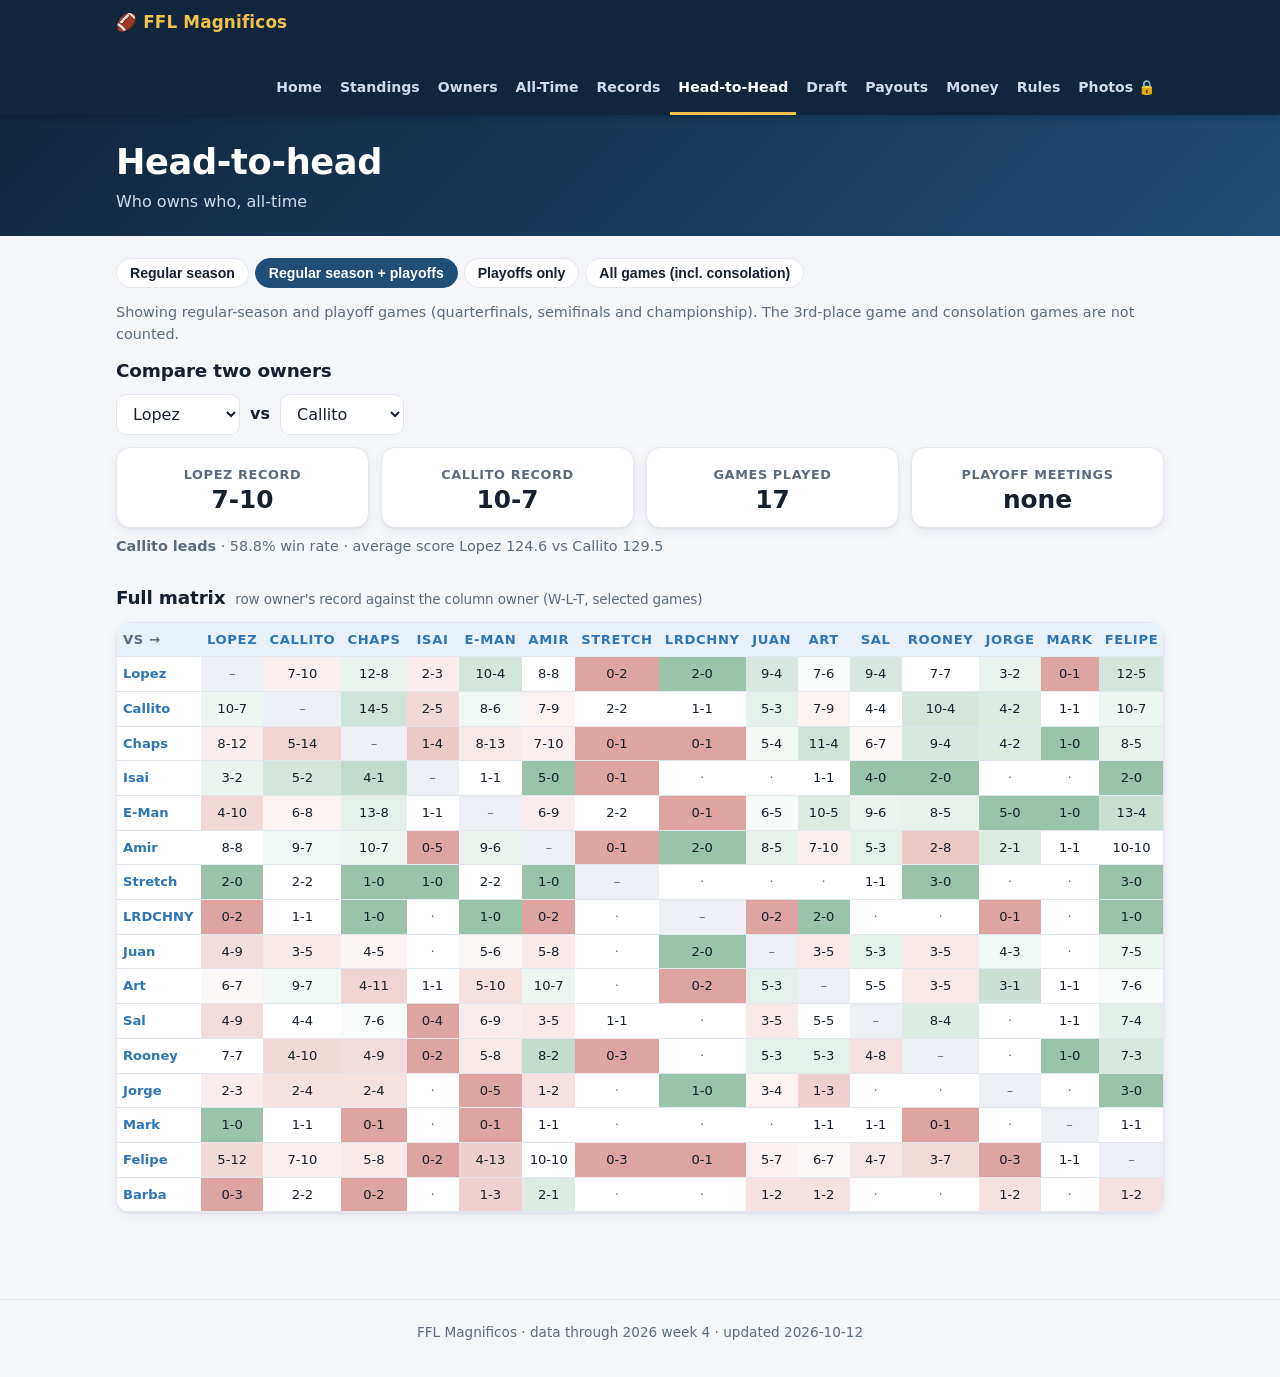
==== h2h.html @ 081447eb "2026w5v1" ====
<!doctype html>
<html lang="en">
<head>
<meta charset="utf-8">
<meta name="viewport" content="width=device-width, initial-scale=1">
<title>Head-to-head</title>
<link rel="stylesheet" href="assets/site.css">
</head>
<body>
<main>
  <div class="wrap">
    <div class="pills" id="pills" role="group" aria-label="Which games count"></div>
    <p class="note" id="scopeNote"></p>
    <section>
      <h2 class="sec-title">Compare two owners</h2>
      <div class="row" style="margin-bottom:12px">
        <select id="a" aria-label="First owner"></select> <b>vs</b> <select id="b" aria-label="Second owner"></select>
      </div>
      <div id="cmp"></div>
    </section>
    <section>
      <h2 class="sec-title">Full matrix <small>row owner's record against the column owner (W-L-T, selected games)</small></h2>
      <div class="card table-wrap"><table class="matrix" id="mx"></table></div>
    </section>
  </div>
</main>
<script src="assets/site.js"></script>
<script>
L.boot("h2h.html", "Head-to-head", async (meta) => {
  const { $, esc, getJSON, rec, pct, num } = L;
  const H = await getJSON("data/h2h.json");
  $("#pageSub").textContent = "Who owns who, all-time";
  const order = H.order, nick = H.nicks;

  let key = L.pickScope(H.scopes, H.defaultScope);
  // matrix
  const drawMatrix = () => {
    const M = H.scopes.find((x) => x.key === key).matrix;
    const cell = (r, c) => {
      if (r === c) return "<td class='self'>–</td>";
      const [w, l, t] = M[r][c];
      if (!(w + l + t)) return "<td class='muted'>·</td>";
      const p = (w + 0.5 * t) / (w + l + t);
      const bg = p > 0.5 ? "rgba(29,122,70," + ((p - 0.5) * 0.9).toFixed(2) + ")" : p < 0.5 ? "rgba(179,55,47," + ((0.5 - p) * 0.9).toFixed(2) + ")" : "transparent";
      return "<td style='background:" + bg + "' title='" + esc(nick[r]) + " vs " + esc(nick[c]) + ": " + rec(w, l, t) + "'>" + rec(w, l, t) + "</td>";
    };
    $("#mx").innerHTML = "<thead><tr><th>vs &rarr;</th>" + order.map((c) => "<th><a href='owner.html?o=" + c + "&scope=" + key + "'>" + esc(nick[c]) + "</a></th>").join("") + "</tr></thead><tbody>" +
      order.map((r) => "<tr><td><a href='owner.html?o=" + r + "&scope=" + key + "'>" + esc(nick[r]) + "</a></td>" + order.map((c) => cell(r, c)).join("") + "</tr>").join("") + "</tbody>";
  };

  // comparator
  const opts = order.map((s) => "<option value='" + s + "'>" + esc(nick[s]) + "</option>").join("");
  $("#a").innerHTML = opts; $("#b").innerHTML = opts;
  const q = new URLSearchParams(location.search);
  $("#a").value = order.includes(q.get("a")) ? q.get("a") : order[0];
  $("#b").value = order.includes(q.get("b")) ? q.get("b") : order[1];
  async function compare() {
    const a = $("#a").value, b = $("#b").value;
    if (a === b) { $("#cmp").innerHTML = "<p class='note'>Pick two different owners.</p>"; return; }
    const oa = await getJSON("data/owner/" + a + ".json");
    const h = oa.scopes.find((x) => x.key === key).h2h.find((x) => x.slug === b);
    if (!h) { $("#cmp").innerHTML = "<p class='note'>" + esc(nick[a]) + " and " + esc(nick[b]) + " never played each other in these games.</p>"; return; }
    const lead = h.w > h.l ? nick[a] + " leads" : h.l > h.w ? nick[b] + " leads" : "All square";
    const tile = (k, v) => "<div class='card tile'><span>" + k + "</span><b>" + v + "</b></div>";
    $("#cmp").innerHTML = "<div class='grid g4'>" + tile(esc(nick[a]) + " record", rec(h.w, h.l, h.t)) + tile(esc(nick[b]) + " record", rec(h.l, h.w, h.t)) +
      tile("Games played", h.games) + tile("Playoff meetings", h.playoff[0] + h.playoff[1] + h.playoff[2] ? esc(nick[a]) + " " + rec(h.playoff[0], h.playoff[1], h.playoff[2]) : "none") + "</div>" +
      "<p class='note' style='margin-top:8px'><b>" + esc(lead) + "</b>" + (h.w === h.l ? "" : " · " + pct(h.w > h.l ? h.pct : 1 - h.pct) + " win rate") + " · average score " + esc(nick[a]) + " " + num(h.pf / h.games) + " vs " + esc(nick[b]) + " " + num(h.pa / h.games) + "</p>";
    history.replaceState(null, "", "?a=" + a + "&b=" + b + "&scope=" + key);
  }
  $("#a").addEventListener("change", compare); $("#b").addEventListener("change", compare);
  const refresh = () => {
    L.scopePills($("#pills"), H.scopes, key, (k) => { key = k; refresh(); });
    $("#scopeNote").textContent = L.SCOPE_NOTES[key];
    drawMatrix();
    compare();
  };
  refresh();
});
</script>
</body>
</html>
---- assets/site.css ----
/* FFL Magnificos site -- shared styles */
:root {
  --bg: #f4f6fa;
  --card: #ffffff;
  --ink: #16202e;
  --muted: #5d6b7e;
  --line: #e2e7ef;
  --accent: #1f4e78;
  --accent-2: #2e75b6;
  --accent-soft: #e8f0f9;
  --gold: #c8961c;
  --gold-soft: #fff3cf;
  --silver-soft: #eceff3;
  --win: #1d7a46;
  --loss: #b3372f;
  --hero-a: #11263d;
  --hero-b: #1f4e78;
  --shadow: 0 1px 2px rgba(16, 32, 56, .06), 0 4px 14px rgba(16, 32, 56, .06);
  --radius: 14px;
}
@media (prefers-color-scheme: dark) {
  :root {
    --bg: #0e141d;
    --card: #17202c;
    --ink: #e8edf5;
    --muted: #9aa8bb;
    --line: #263244;
    --accent: #8fb8e6;
    --accent-2: #6ea6dd;
    --accent-soft: #1d2b3d;
    --gold: #e3b341;
    --gold-soft: #3a2f10;
    --silver-soft: #222d3b;
    --win: #4cc287;
    --loss: #ef7b72;
    --hero-a: #0a1522;
    --hero-b: #17406a;
    --shadow: 0 1px 2px rgba(0, 0, 0, .4), 0 4px 14px rgba(0, 0, 0, .3);
  }
}
* { box-sizing: border-box; }
html { -webkit-text-size-adjust: 100%; }
body {
  margin: 0; background: var(--bg); color: var(--ink);
  font: 16px/1.5 system-ui, -apple-system, "Segoe UI", Roboto, "Helvetica Neue", Arial, "Noto Color Emoji", sans-serif;
}
a { color: var(--accent-2); text-decoration: none; }
a:hover { text-decoration: underline; }
h1, h2, h3 { line-height: 1.2; margin: 0; letter-spacing: -.01em; }
.wrap { max-width: 1080px; margin: 0 auto; padding: 0 16px; }

/* header */
.topbar { background: var(--hero-a); color: #fff; position: sticky; top: 0; z-index: 20; box-shadow: 0 2px 8px rgba(0,0,0,.25); }
.topbar .wrap { display: flex; align-items: center; gap: 18px; min-height: 52px; flex-wrap: wrap; }
.brand { font-weight: 800; letter-spacing: .01em; color: #fff; font-size: 1.05rem; padding: 10px 0; }
.brand:hover { text-decoration: none; }
.brand span { color: #f1c24b; }
.nav { display: flex; gap: 2px; flex-wrap: wrap; margin-left: auto; }
.nav a { color: #cfdbea; padding: 14px 8px; font-size: .88rem; font-weight: 600; border-bottom: 3px solid transparent; }
.nav a:hover { color: #fff; text-decoration: none; }
.nav a.on { color: #fff; border-bottom-color: #f1c24b; }
@media (max-width: 720px) {
  .nav { margin-left: 0; width: 100%; overflow-x: auto; flex-wrap: nowrap; }
  .nav a { padding: 10px 10px; white-space: nowrap; }
}

/* hero */
.hero { background: linear-gradient(135deg, var(--hero-a), var(--hero-b)); color: #fff; padding: 56px 0 48px; }
.hero h1 { font-size: clamp(2.1rem, 6vw, 3.4rem); font-weight: 900; }
.hero h1 em { font-style: normal; color: #f1c24b; }
.hero p { color: #cfdbea; max-width: 620px; margin: 12px 0 22px; font-size: 1.08rem; }
.hero .cta { display: flex; gap: 10px; flex-wrap: wrap; }
.btn { display: inline-block; padding: 10px 18px; border-radius: 999px; font-weight: 700; font-size: .95rem; border: 2px solid #f1c24b; color: #11263d; background: #f1c24b; }
.btn:hover { text-decoration: none; filter: brightness(1.06); }
.btn.ghost { background: transparent; color: #fff; border-color: rgba(255,255,255,.45); }
.owner-chips { display: flex; flex-wrap: wrap; align-items: center; gap: 8px; margin-top: 20px; max-width: 820px; }
.owner-chips .lbl { width: 100%; color: #9fb4cc; font-size: .75rem; font-weight: 700; text-transform: uppercase; letter-spacing: .08em; }
.chip { display: inline-block; padding: 5px 13px; border-radius: 999px; background: rgba(255,255,255,.1); border: 1px solid rgba(255,255,255,.28); color: #fff; font-size: .9rem; font-weight: 600; }
.chip:hover { background: #f1c24b; border-color: #f1c24b; color: #11263d; text-decoration: none; }
.chip .t { color: #f1c24b; font-size: .8rem; margin-left: 2px; }
.chip:hover .t { color: #11263d; }
.page-head { background: linear-gradient(135deg, var(--hero-a), var(--hero-b)); color: #fff; padding: 26px 0 22px; }
.page-head h1 { font-size: clamp(1.6rem, 4.5vw, 2.2rem); font-weight: 800; }
.page-head p { color: #cfdbea; margin: 6px 0 0; }

/* layout */
main { padding: 22px 0 56px; }
section { margin: 0 0 30px; }
.sec-title { font-size: 1.15rem; font-weight: 800; margin: 0 0 12px; display: flex; align-items: baseline; gap: 10px; flex-wrap: wrap; }
.sec-title small { font-weight: 500; color: var(--muted); font-size: .85rem; }
.card { background: var(--card); border: 1px solid var(--line); border-radius: var(--radius); box-shadow: var(--shadow); }
.pad { padding: 16px; }
.grid { display: grid; gap: 12px; }
.g2 { grid-template-columns: repeat(2, 1fr); }
.g3 { grid-template-columns: repeat(3, 1fr); }
.g4 { grid-template-columns: repeat(4, 1fr); }
.g6 { grid-template-columns: repeat(6, 1fr); }
@media (max-width: 860px) { .g6 { grid-template-columns: repeat(3, 1fr); } .g4 { grid-template-columns: repeat(2, 1fr); } .g3 { grid-template-columns: repeat(2, 1fr); } }
@media (max-width: 560px) { .g2, .g3 { grid-template-columns: 1fr; } .g6 { grid-template-columns: repeat(2, 1fr); } }
.note { color: var(--muted); font-size: .9rem; }
.warn { background: var(--gold-soft); border: 1px solid var(--gold); color: var(--ink); padding: 10px 14px; border-radius: 10px; font-size: .92rem; margin-bottom: 12px; }
.error { background: #fdecea; border: 1px solid #e5a29b; color: #7a1d16; padding: 14px; border-radius: 10px; }
@media (prefers-color-scheme: dark) { .error { background: #3a1613; color: #f5c6c2; border-color: #7a2a24; } }

/* tiles */
.tile { padding: 14px; text-align: center; }
.tile b { display: block; font-size: 1.55rem; font-weight: 800; line-height: 1.1; }
.tile span { color: var(--muted); font-size: .8rem; text-transform: uppercase; letter-spacing: .05em; font-weight: 600; }
.tile.gold b { color: var(--gold); }

/* tables */
.table-wrap { overflow-x: auto; border-radius: var(--radius); }
table { width: 100%; border-collapse: collapse; font-size: .93rem; background: var(--card); }
.card table { background: transparent; }
th, td { padding: 9px 10px; text-align: right; border-bottom: 1px solid var(--line); white-space: nowrap; }
th:first-child, td:first-child { text-align: left; }
th { font-size: .74rem; text-transform: uppercase; letter-spacing: .05em; color: var(--muted); background: var(--accent-soft); font-weight: 700; position: sticky; top: 0; }
th.sortable { cursor: pointer; user-select: none; }
th.sortable:hover { color: var(--ink); }
th.sorted::after { content: " \25BE"; }
th.sorted.asc::after { content: " \25B4"; }
tbody tr:hover { background: var(--accent-soft); }
tr.champ td { background: var(--gold-soft); font-weight: 600; }
td.l, th.l { text-align: left; }
td.c, th.c { text-align: center; }
td.wrapok { white-space: normal; }
tfoot td { font-weight: 800; background: var(--accent-soft); }
.rank { color: var(--muted); font-weight: 700; width: 36px; }
.pos { color: var(--win); font-weight: 700; }
.neg { color: var(--loss); font-weight: 700; }
.muted { color: var(--muted); }

/* badges */
.badge { display: inline-block; padding: 2px 9px; border-radius: 999px; font-size: .76rem; font-weight: 700; background: var(--silver-soft); color: var(--muted); }
.badge.gold { background: var(--gold-soft); color: var(--gold); border: 1px solid var(--gold); }
.badge.blue { background: var(--accent-soft); color: var(--accent); }
.badge.out { opacity: .75; }

/* pills / selects */
.pills { display: flex; gap: 6px; flex-wrap: wrap; margin-bottom: 14px; }
.pill { border: 1px solid var(--line); background: var(--card); color: var(--ink); padding: 6px 13px; border-radius: 999px; font-weight: 700; font-size: .88rem; cursor: pointer; }
.pill:hover { border-color: var(--accent-2); }
.pill.on { background: var(--accent); color: #fff; border-color: var(--accent); }
@media (prefers-color-scheme: dark) { .pill.on { color: #0e141d; } }
select, input[type=password], input[type=text] {
  font: inherit; padding: 9px 12px; border-radius: 10px; border: 1px solid var(--line); background: var(--card); color: var(--ink);
}
.row { display: flex; gap: 10px; flex-wrap: wrap; align-items: center; }

/* champions strip */
.champs { display: grid; grid-template-columns: repeat(auto-fill, minmax(190px, 1fr)); gap: 10px; }
.champ-card { padding: 12px 14px; border-left: 4px solid var(--gold); }
.champ-card .y { font-weight: 900; color: var(--gold); font-size: 1.1rem; }
.champ-card .n { font-weight: 800; }
.champ-card .t { color: var(--muted); font-size: .85rem; overflow: hidden; text-overflow: ellipsis; white-space: nowrap; }

/* link grid */
.linkcard { display: block; padding: 18px 16px; color: var(--ink); }
.linkcard:hover { text-decoration: none; border-color: var(--accent-2); transform: translateY(-1px); }
.linkcard b { display: block; font-size: 1.05rem; margin-bottom: 2px; }
.linkcard span { color: var(--muted); font-size: .88rem; }

/* owner page */
.owner-nav { display: flex; gap: 6px; overflow-x: auto; padding-bottom: 6px; margin-bottom: 14px; }
.owner-nav a { flex: none; padding: 5px 12px; border-radius: 999px; border: 1px solid var(--line); background: var(--card); color: var(--ink); font-size: .85rem; font-weight: 600; }
.owner-nav a.on { background: var(--accent); color: #fff; border-color: var(--accent); }
@media (prefers-color-scheme: dark) { .owner-nav a.on { color: #0e141d; } }
.rec-card { padding: 14px 16px; }
.rec-card .k { color: var(--muted); font-size: .78rem; text-transform: uppercase; letter-spacing: .05em; font-weight: 700; }
.rec-card .v { font-size: 1.7rem; font-weight: 800; line-height: 1.15; margin: 2px 0; }
.rec-card .d { color: var(--muted); font-size: .88rem; }
.top-block { padding: 14px 16px; }
.top-block h3 { font-size: .8rem; text-transform: uppercase; letter-spacing: .05em; color: var(--muted); margin-bottom: 8px; }
.top-block .first { font-size: 1.15rem; font-weight: 800; }
.top-block .first small { font-weight: 500; color: var(--muted); font-size: .85rem; }
.top-block ol { margin: 8px 0 0; padding-left: 20px; color: var(--muted); font-size: .9rem; }
.top-block li { padding: 1px 0; }
.top-block li b { color: var(--ink); font-weight: 600; }
.bar { display: inline-block; height: 7px; border-radius: 4px; background: var(--accent-2); vertical-align: middle; margin-right: 6px; opacity: .85; }

/* h2h matrix */
.matrix td, .matrix th { text-align: center; padding: 7px 6px; font-size: .82rem; min-width: 52px; }
.matrix th:first-child, .matrix td:first-child { position: sticky; left: 0; background: var(--card); z-index: 2; text-align: left; font-weight: 700; min-width: 84px; }
.matrix th:first-child { background: var(--accent-soft); }
.matrix td.self { background: var(--silver-soft); color: var(--muted); }

/* photos */
.thumbs { display: grid; grid-template-columns: repeat(auto-fill, minmax(190px, 1fr)); gap: 10px; }
.thumb { position: relative; background: var(--silver-soft); border-radius: 12px; overflow: hidden; aspect-ratio: 4 / 3; cursor: zoom-in; border: 1px solid var(--line); }
.thumb img { width: 100%; height: 100%; object-fit: cover; display: block; }
.thumb .cap { position: absolute; left: 0; right: 0; bottom: 0; padding: 18px 10px 7px; color: #fff; font-size: .8rem; font-weight: 600; background: linear-gradient(transparent, rgba(0,0,0,.72)); }
.strip { display: flex; gap: 12px; overflow-x: auto; scroll-snap-type: x mandatory; padding-bottom: 8px; }
.strip .thumb { flex: none; width: min(78vw, 320px); scroll-snap-align: start; }
.strip.solo .thumb { width: min(100%, 760px); aspect-ratio: 3 / 2; cursor: default; }
.strip.few { display: grid; grid-template-columns: repeat(auto-fit, minmax(260px, 1fr)); overflow: visible; }
.strip.few .thumb { width: auto; cursor: default; }
.lock { max-width: 420px; margin: 40px auto; text-align: center; padding: 28px 22px; }
.lock h2 { margin-bottom: 6px; }
.lock input { width: 100%; margin: 14px 0 10px; }
.lock .btn { width: 100%; cursor: pointer; font-size: 1rem; }
.lightbox { position: fixed; inset: 0; background: rgba(5, 9, 15, .94); z-index: 100; display: none; align-items: center; justify-content: center; flex-direction: column; padding: 16px; }
.lightbox.open { display: flex; }
.lightbox img { max-width: 100%; max-height: 82vh; border-radius: 6px; }
.lightbox .lb-cap { color: #e8edf5; margin-top: 10px; text-align: center; }
.lightbox .x { position: absolute; top: 12px; right: 16px; color: #fff; font-size: 2rem; background: none; border: 0; cursor: pointer; }
.lightbox .nav-btn { position: absolute; top: 50%; color: #fff; font-size: 2.4rem; background: none; border: 0; cursor: pointer; padding: 12px; }
.lightbox .prev { left: 4px; } .lightbox .next { right: 4px; }

footer { color: var(--muted); font-size: .85rem; padding: 22px 0 34px; border-top: 1px solid var(--line); text-align: center; }
.loading { color: var(--muted); padding: 30px; text-align: center; }
@media print { .topbar, footer, .pills, .owner-nav { display: none; } body { background: #fff; } }

/* record watch feed */
.sub-title { margin: 0 0 10px; font-size: 1rem; }
.feed { list-style: none; margin: 0; padding: 0; }
.feed li { padding: 9px 0; border-top: 1px solid var(--line); line-height: 1.45; }
.feed li:first-child { border-top: 0; padding-top: 0; }

/* callout, rules text */
.callout { background: var(--gold-soft); border: 1px solid var(--gold); border-radius: var(--radius); padding: 12px 16px; margin: 0 0 16px; font-size: .92rem; }
.rules p { margin: 0 0 10px; line-height: 1.55; }
.rules p:last-child { margin-bottom: 0; }
.rules-list { margin: 0 0 10px; padding-left: 20px; line-height: 1.55; }
.rules-list li { margin: 4px 0; }
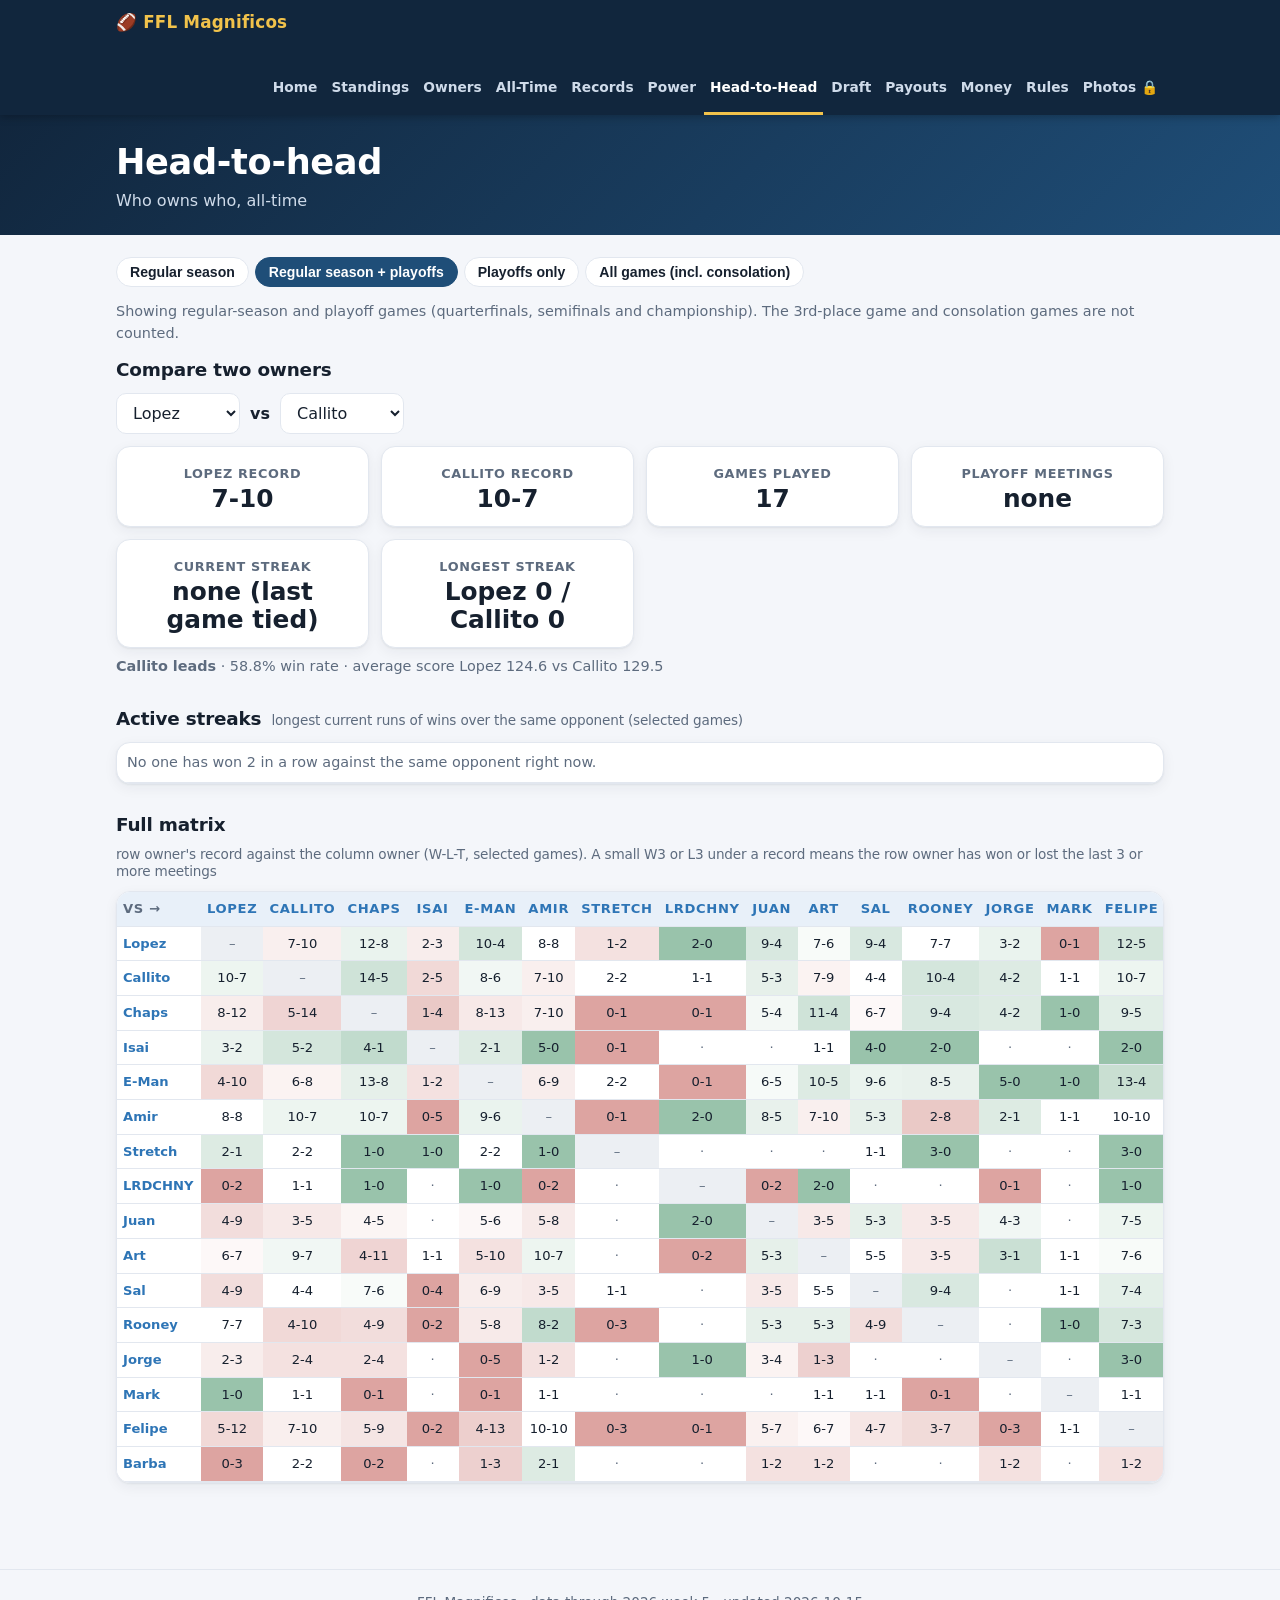
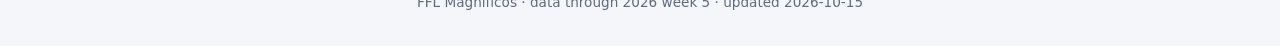
==== commit 5554e24b: "2026w6v1" ====
--- a/h2h.html
+++ b/h2h.html
@@ -19,7 +19,11 @@
       <div id="cmp"></div>
     </section>
     <section>
-      <h2 class="sec-title">Full matrix <small>row owner's record against the column owner (W-L-T, selected games)</small></h2>
+      <h2 class="sec-title">Active streaks <small>longest current runs of wins over the same opponent (selected games)</small></h2>
+      <div class="card table-wrap"><table id="streaks"></table></div>
+    </section>
+    <section>
+      <h2 class="sec-title">Full matrix <small>row owner's record against the column owner (W-L-T, selected games). A small W3 or L3 under a record means the row owner has won or lost the last 3 or more meetings</small></h2>
       <div class="card table-wrap"><table class="matrix" id="mx"></table></div>
     </section>
   </div>
@@ -32,17 +36,34 @@
   $("#pageSub").textContent = "Who owns who, all-time";
   const order = H.order, nick = H.nicks;
 
+  const STREAK_MIN = 3;
   let key = L.pickScope(H.scopes, H.defaultScope);
+  const runText = (a, b, n) => esc(nick[a]) + " has beaten " + esc(nick[b]) + " " + n + " straight";
+
+  // league-wide list of the longest active streaks
+  const drawStreaks = () => {
+    const SC = H.scopes.find((x) => x.key === key), S = SC.streak || {}, B = SC.best || {};
+    const list = [];
+    order.forEach((a) => Object.keys(S[a] || {}).forEach((b) => { if (S[a][b] >= 2) list.push([a, b, S[a][b], (SC.matrix[a][b] || [0, 0, 0])]); }));
+    list.sort((x, y) => y[2] - x[2] || nick[x[0]].localeCompare(nick[y[0]]));
+    const top = list.slice(0, 10);
+    $("#streaks").innerHTML = top.length
+      ? "<thead><tr><th>#</th><th class='l'>Streak</th><th>Now</th><th>Best ever</th><th>Series</th></tr></thead><tbody>" +
+        top.map((x, i) => "<tr><td>" + (i + 1) + "</td><td class='l'><a href='h2h.html?a=" + x[0] + "&b=" + x[1] + "&scope=" + key + "'>" + runText(x[0], x[1], x[2]) + "</a></td><td>W" + x[2] + "</td><td>" + (B[x[0]] ? "W" + B[x[0]][x[1]] : "") + "</td><td>" + rec(x[3][0], x[3][1], x[3][2]) + "</td></tr>").join("") + "</tbody>"
+      : "<tbody><tr><td class='note'>No one has won 2 in a row against the same opponent right now.</td></tr></tbody>";
+  };
   // matrix
   const drawMatrix = () => {
-    const M = H.scopes.find((x) => x.key === key).matrix;
+    const SC = H.scopes.find((x) => x.key === key), M = SC.matrix, S = SC.streak || {};
     const cell = (r, c) => {
       if (r === c) return "<td class='self'>–</td>";
       const [w, l, t] = M[r][c];
       if (!(w + l + t)) return "<td class='muted'>·</td>";
       const p = (w + 0.5 * t) / (w + l + t);
       const bg = p > 0.5 ? "rgba(29,122,70," + ((p - 0.5) * 0.9).toFixed(2) + ")" : p < 0.5 ? "rgba(179,55,47," + ((0.5 - p) * 0.9).toFixed(2) + ")" : "transparent";
-      return "<td style='background:" + bg + "' title='" + esc(nick[r]) + " vs " + esc(nick[c]) + ": " + rec(w, l, t) + "'>" + rec(w, l, t) + "</td>";
+      const sk = (S[r] && S[r][c]) || 0;
+      const tag = Math.abs(sk) >= STREAK_MIN ? "<br><small style='opacity:.85'>" + (sk > 0 ? "W" : "L") + Math.abs(sk) + "</small>" : "";
+      return "<td style='background:" + bg + "' title='" + esc(nick[r]) + " vs " + esc(nick[c]) + ": " + rec(w, l, t) + (sk ? " (" + (sk > 0 ? "won" : "lost") + " last " + Math.abs(sk) + ")" : "") + "'>" + rec(w, l, t) + tag + "</td>";
     };
     $("#mx").innerHTML = "<thead><tr><th>vs &rarr;</th>" + order.map((c) => "<th><a href='owner.html?o=" + c + "&scope=" + key + "'>" + esc(nick[c]) + "</a></th>").join("") + "</tr></thead><tbody>" +
       order.map((r) => "<tr><td><a href='owner.html?o=" + r + "&scope=" + key + "'>" + esc(nick[r]) + "</a></td>" + order.map((c) => cell(r, c)).join("") + "</tr>").join("") + "</tbody>";
@@ -60,10 +81,13 @@
     const oa = await getJSON("data/owner/" + a + ".json");
     const h = oa.scopes.find((x) => x.key === key).h2h.find((x) => x.slug === b);
     if (!h) { $("#cmp").innerHTML = "<p class='note'>" + esc(nick[a]) + " and " + esc(nick[b]) + " never played each other in these games.</p>"; return; }
+    const SC = H.scopes.find((x) => x.key === key), sa = (SC.streak && SC.streak[a] && SC.streak[a][b]) || 0;
+    const ba = (SC.best && SC.best[a] && SC.best[a][b]) || 0, bb = (SC.best && SC.best[b] && SC.best[b][a]) || 0;
+    const streakTxt = sa > 0 ? esc(nick[a]) + " won last " + sa : sa < 0 ? esc(nick[b]) + " won last " + (-sa) : "none (last game tied)";
     const lead = h.w > h.l ? nick[a] + " leads" : h.l > h.w ? nick[b] + " leads" : "All square";
     const tile = (k, v) => "<div class='card tile'><span>" + k + "</span><b>" + v + "</b></div>";
     $("#cmp").innerHTML = "<div class='grid g4'>" + tile(esc(nick[a]) + " record", rec(h.w, h.l, h.t)) + tile(esc(nick[b]) + " record", rec(h.l, h.w, h.t)) +
-      tile("Games played", h.games) + tile("Playoff meetings", h.playoff[0] + h.playoff[1] + h.playoff[2] ? esc(nick[a]) + " " + rec(h.playoff[0], h.playoff[1], h.playoff[2]) : "none") + "</div>" +
+      tile("Games played", h.games) + tile("Playoff meetings", h.playoff[0] + h.playoff[1] + h.playoff[2] ? esc(nick[a]) + " " + rec(h.playoff[0], h.playoff[1], h.playoff[2]) : "none") + tile("Current streak", streakTxt) + tile("Longest streak", esc(nick[a]) + " " + ba + " / " + esc(nick[b]) + " " + bb) + "</div>" +
       "<p class='note' style='margin-top:8px'><b>" + esc(lead) + "</b>" + (h.w === h.l ? "" : " · " + pct(h.w > h.l ? h.pct : 1 - h.pct) + " win rate") + " · average score " + esc(nick[a]) + " " + num(h.pf / h.games) + " vs " + esc(nick[b]) + " " + num(h.pa / h.games) + "</p>";
     history.replaceState(null, "", "?a=" + a + "&b=" + b + "&scope=" + key);
   }
@@ -72,6 +96,7 @@
     L.scopePills($("#pills"), H.scopes, key, (k) => { key = k; refresh(); });
     $("#scopeNote").textContent = L.SCOPE_NOTES[key];
     drawMatrix();
+    drawStreaks();
     compare();
   };
   refresh();
--- a/assets/site.css
+++ b/assets/site.css
@@ -56,7 +56,7 @@
 .brand:hover { text-decoration: none; }
 .brand span { color: #f1c24b; }
 .nav { display: flex; gap: 2px; flex-wrap: wrap; margin-left: auto; }
-.nav a { color: #cfdbea; padding: 14px 8px; font-size: .88rem; font-weight: 600; border-bottom: 3px solid transparent; }
+.nav a { color: #cfdbea; padding: 14px 6px; font-size: .86rem; font-weight: 600; border-bottom: 3px solid transparent; }
 .nav a:hover { color: #fff; text-decoration: none; }
 .nav a.on { color: #fff; border-bottom-color: #f1c24b; }
 @media (max-width: 720px) {
